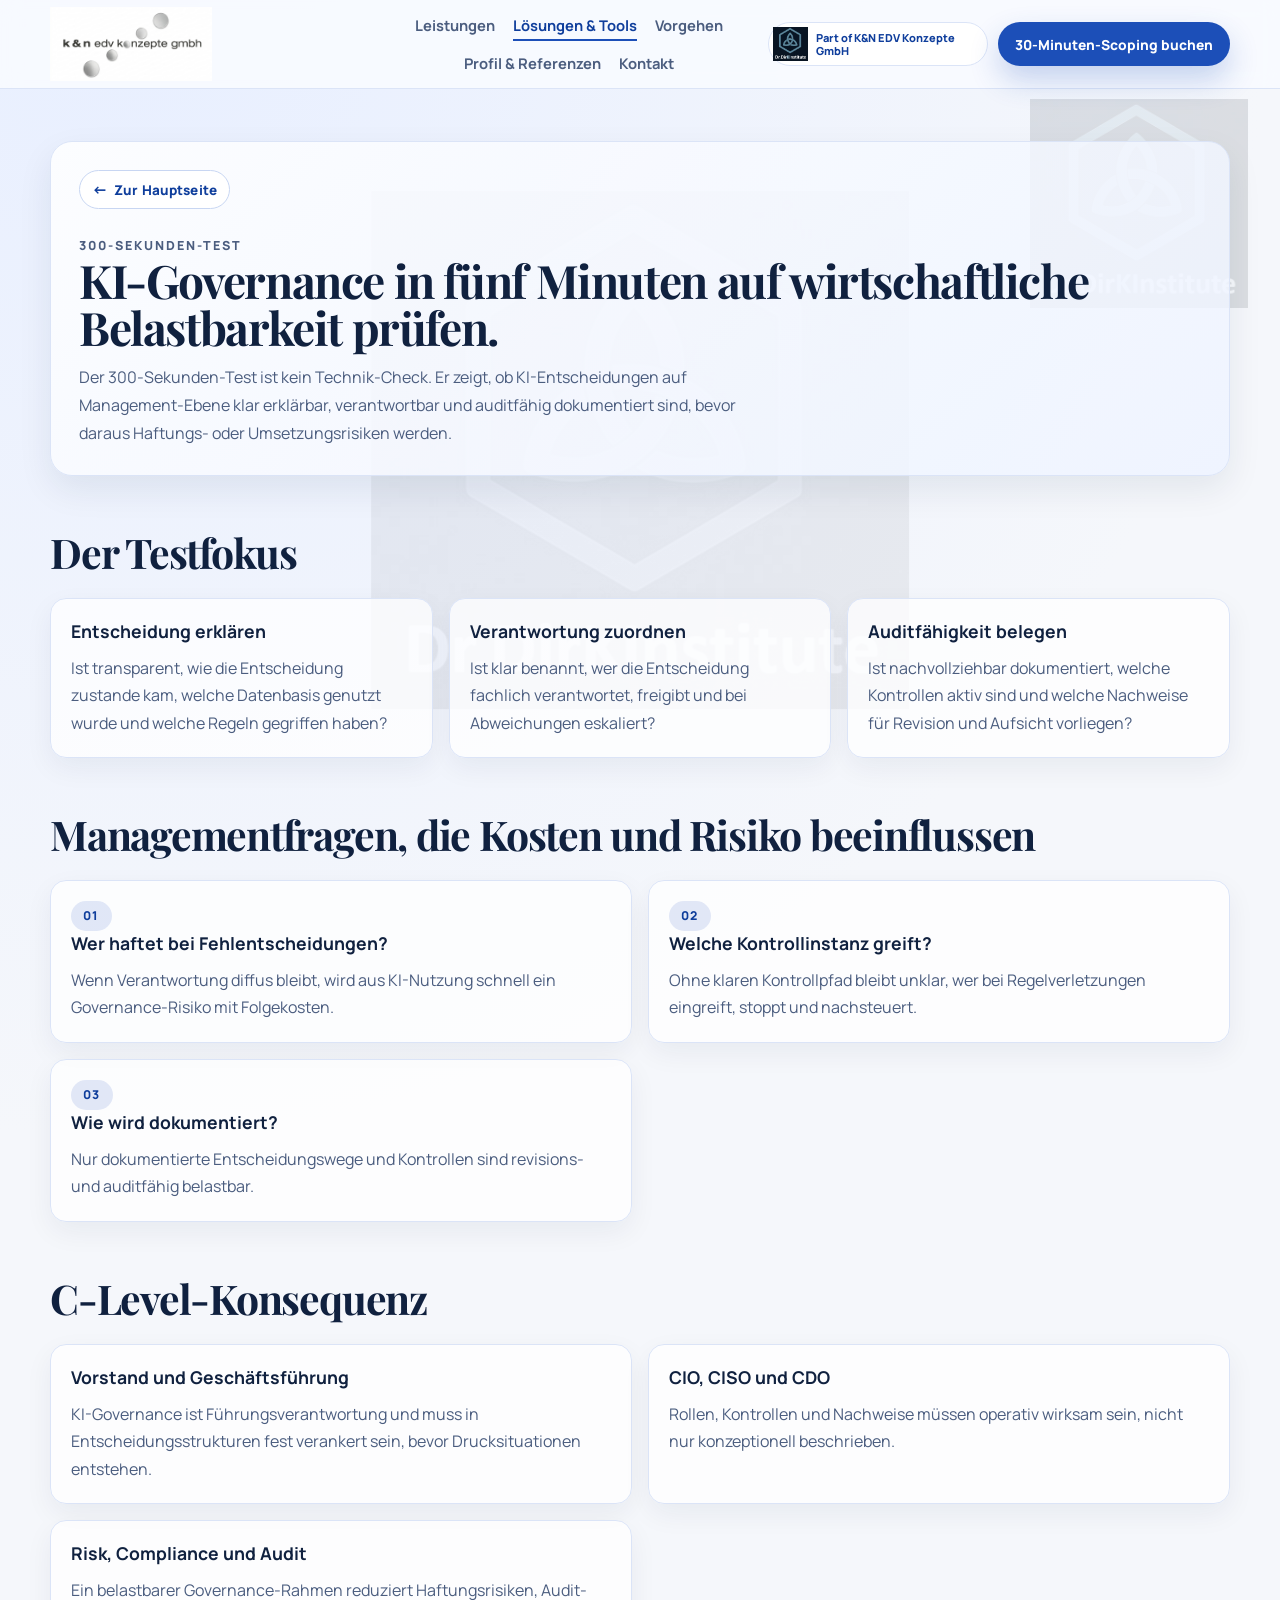
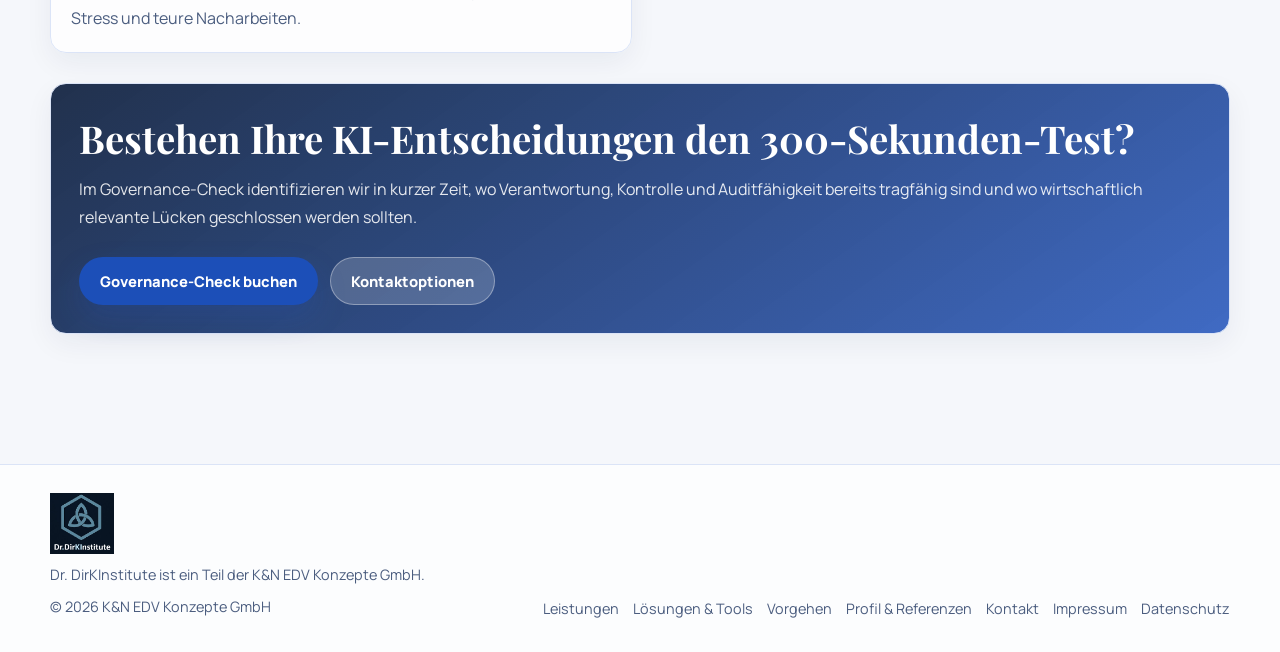
==== 300-sekunden-test.html @ d597fe9e "Update site content and remove internal DOSE-Prinzip reference from edvkonzepte pages Co-Authored-By" ====
﻿<!DOCTYPE html>
<html lang="de">
<head>
  <meta charset="UTF-8">
  <meta name="viewport" content="width=device-width, initial-scale=1.0">
  <title>300-Sekunden-Test | Dr. DirKInstitute</title>
  <meta name="description" content="Der 300-Sekunden-Test zeigt in fünf Minuten, ob KI-Entscheidungen wirtschaftlich führbar, verantwortbar und auditfähig dokumentiert sind.">
  <link rel="icon" type="image/png" href="assets/logos/favicon.png">
  <link rel="preconnect" href="https://fonts.googleapis.com">
  <link rel="preconnect" href="https://fonts.gstatic.com" crossorigin>
  <link href="https://fonts.googleapis.com/css2?family=Manrope:wght@400;500;600;700;800&family=Playfair+Display:wght@600;700&display=swap" rel="stylesheet">
  <link rel="stylesheet" href="styles.css">
</head>
<body data-page="loesungen">
  <header class="site-header">
    <div class="header-inner">
      <a class="brand-wrap" href="index.html" aria-label="Startseite">
        <img class="logo-main" src="assets/logos/kn_logo.png" alt="K&N EDV Konzepte GmbH">
      </a>

      <nav class="main-nav" data-menu aria-label="Hauptnavigation">
        <a data-link="leistungen" href="leistungen.html">Leistungen</a>
        <a data-link="loesungen" href="loesungen-tools.html">Lösungen &amp; Tools</a>
        <a data-link="vorgehen" href="vorgehen.html">Vorgehen</a>
        <a data-link="profil" href="profil-referenzen.html">Profil &amp; Referenzen</a>
        <a data-link="kontakt" href="kontakt.html">Kontakt</a>
        <a class="hide-desktop" href="https://termin.dr-dirkinstitute.org/" target="_blank" rel="noreferrer">30-Minuten-Scoping buchen</a>
      </nav>

      <div class="header-actions">
        <a class="brand-right brand-right-full" href="profil-referenzen.html" aria-label="Dr. DirKInstitute">
          <img src="assets/logos/Dr.DirKInstitute_LOGO.png" alt="Dr. DirKInstitute">
          <span>Part of K&amp;N EDV Konzepte GmbH</span>
        </a>
        <a class="btn btn-primary" href="https://termin.dr-dirkinstitute.org/" target="_blank" rel="noreferrer">30-Minuten-Scoping buchen</a>
        <button class="mobile-menu-btn hide-desktop" type="button" data-menu-btn>Menü</button>
      </div>
    </div>
  </header>

  <main class="page">
    <div class="page-watermark" aria-hidden="true">
      <img src="assets/logos/Logo_Dr.DirKinstitue.png" alt="">
    </div>
    <section class="sub-hero">
      <a class="back-home" href="index.html">Zur Hauptseite</a>
      <p class="kicker">300-Sekunden-Test</p>
      <h1>KI-Governance in fünf Minuten auf wirtschaftliche Belastbarkeit prüfen.</h1>
      <p>Der 300-Sekunden-Test ist kein Technik-Check. Er zeigt, ob KI-Entscheidungen auf Management-Ebene klar erklärbar, verantwortbar und auditfähig dokumentiert sind, bevor daraus Haftungs- oder Umsetzungsrisiken werden.</p>
    </section>

    <section class="section">
      <h2 class="section-title">Der Testfokus</h2>
      <div class="card-grid">
        <article class="card">
          <h3>Entscheidung erklären</h3>
          <p>Ist transparent, wie die Entscheidung zustande kam, welche Datenbasis genutzt wurde und welche Regeln gegriffen haben?</p>
        </article>
        <article class="card">
          <h3>Verantwortung zuordnen</h3>
          <p>Ist klar benannt, wer die Entscheidung fachlich verantwortet, freigibt und bei Abweichungen eskaliert?</p>
        </article>
        <article class="card">
          <h3>Auditfähigkeit belegen</h3>
          <p>Ist nachvollziehbar dokumentiert, welche Kontrollen aktiv sind und welche Nachweise für Revision und Aufsicht vorliegen?</p>
        </article>
      </div>
    </section>

    <section class="section">
      <h2 class="section-title">Managementfragen, die Kosten und Risiko beeinflussen</h2>
      <div class="service-grid">
        <article class="service-card">
          <span class="badge">01</span>
          <h3>Wer haftet bei Fehlentscheidungen?</h3>
          <p>Wenn Verantwortung diffus bleibt, wird aus KI-Nutzung schnell ein Governance-Risiko mit Folgekosten.</p>
        </article>
        <article class="service-card">
          <span class="badge">02</span>
          <h3>Welche Kontrollinstanz greift?</h3>
          <p>Ohne klaren Kontrollpfad bleibt unklar, wer bei Regelverletzungen eingreift, stoppt und nachsteuert.</p>
        </article>
        <article class="service-card">
          <span class="badge">03</span>
          <h3>Wie wird dokumentiert?</h3>
          <p>Nur dokumentierte Entscheidungswege und Kontrollen sind revisions- und auditfähig belastbar.</p>
        </article>
      </div>
    </section>

    <section class="section">
      <h2 class="section-title">C-Level-Konsequenz</h2>
      <div class="proof-grid">
        <article class="proof-card">
          <h3>Vorstand und Geschäftsführung</h3>
          <p>KI-Governance ist Führungsverantwortung und muss in Entscheidungsstrukturen fest verankert sein, bevor Drucksituationen entstehen.</p>
        </article>
        <article class="proof-card">
          <h3>CIO, CISO und CDO</h3>
          <p>Rollen, Kontrollen und Nachweise müssen operativ wirksam sein, nicht nur konzeptionell beschrieben.</p>
        </article>
        <article class="proof-card">
          <h3>Risk, Compliance und Audit</h3>
          <p>Ein belastbarer Governance-Rahmen reduziert Haftungsrisiken, Audit-Stress und teure Nacharbeiten.</p>
        </article>
      </div>
    </section>

    <section class="cta-panel">
      <h2>Bestehen Ihre KI-Entscheidungen den 300-Sekunden-Test?</h2>
      <p>Im Governance-Check identifizieren wir in kurzer Zeit, wo Verantwortung, Kontrolle und Auditfähigkeit bereits tragfähig sind und wo wirtschaftlich relevante Lücken geschlossen werden sollten.</p>
      <div class="cta-row">
        <a class="btn btn-primary" href="https://termin.dr-dirkinstitute.org/" target="_blank" rel="noreferrer">Governance-Check buchen</a>
        <a class="btn btn-secondary" href="kontakt.html">Kontaktoptionen</a>
      </div>
    </section>
  </main>

  <footer class="site-footer">
    <div class="footer-inner">
      <div class="footer-brand">
        <img src="assets/logos/Dr.DirKInstitute_LOGO.png" alt="Dr. DirKInstitute">
        <p>Dr. DirKInstitute ist ein Teil der K&amp;N EDV Konzepte GmbH.</p>
        <p>&copy; <span id="year"></span> K&amp;N EDV Konzepte GmbH</p>
      </div>
      <nav class="footer-links" aria-label="Footer Navigation">
        <a href="leistungen.html">Leistungen</a>
        <a href="loesungen-tools.html">Lösungen &amp; Tools</a>
        <a href="vorgehen.html">Vorgehen</a>
        <a href="profil-referenzen.html">Profil &amp; Referenzen</a>
        <a href="kontakt.html">Kontakt</a>
        <a href="impressum.html">Impressum</a>
        <a href="datenschutz.html">Datenschutz</a>
      </nav>
    </div>
  </footer>

  <script src="script.js"></script>
</body>
</html>
---- styles.css ----
﻿:root {
  --bg: #f5f7fb;
  --bg-grad: radial-gradient(circle at 10% 0%, #e8efff, #f5f7fb 45%);
  --surface: #ffffff;
  --surface-soft: #f7f9ff;
  --ink: #10213f;
  --ink-soft: #4b5d7f;
  --primary: #1c4fb8;
  --primary-strong: #0f3e9c;
  --line: #dbe4f7;
  --line-strong: #c8d6f2;
  --container: min(1180px, calc(100vw - 56px));
  --radius-lg: 22px;
  --radius-md: 16px;
  --shadow: 0 18px 42px rgba(16, 33, 63, 0.09);
}

* {
  box-sizing: border-box;
}

html {
  scroll-behavior: smooth;
}

body {
  margin: 0;
  font-family: "Manrope", "Segoe UI", Arial, sans-serif;
  color: var(--ink);
  background: var(--bg);
  background-image: var(--bg-grad);
  min-height: 100vh;
  position: relative;
  overflow-x: hidden;
}

body::before {
  content: "";
  position: fixed;
  top: 50%;
  left: 50%;
  transform: translate(-50%, -50%);
  width: clamp(380px, 42vw, 560px);
  height: clamp(380px, 42vw, 560px);
  background: url("assets/logos/Logo_Dr.DirKinstitue.png") center/contain no-repeat;
  opacity: 0.055;
  filter: grayscale(100%);
  mix-blend-mode: multiply;
  pointer-events: none;
  z-index: 0;
}
a {
  color: inherit;
  text-decoration: none;
}

img {
  display: block;
  max-width: 100%;
}

.site-header {
  position: sticky;
  top: 0;
  z-index: 20;
  backdrop-filter: blur(10px);
  background: rgba(249, 251, 255, 0.88);
  border-bottom: 1px solid var(--line);
}

.header-inner {
  width: var(--container);
  margin: 0 auto;
  min-height: 88px;
  display: grid;
  grid-template-columns: minmax(240px, 320px) 1fr auto;
  gap: 14px;
  align-items: center;
}

.brand-wrap {
  display: flex;
  align-items: center;
  gap: 12px;
}

.logo-main {
  width: auto;
  height: auto;
  min-width: 140px;
  max-width: min(300px, 36vw);
  max-height: 74px;
  height: auto;
}

.brand-right {
  display: inline-flex;
  align-items: center;
  justify-content: flex-start;
  gap: 8px;
  padding: 4px 10px 4px 4px;
  border-radius: 999px;
  border: 1px solid var(--line);
  background: rgba(255, 255, 255, 0.96);
}

.brand-right img {
  width: auto;
  height: 34px;
  object-fit: contain;
  flex-shrink: 0;
}

.brand-right span {
  color: var(--primary-strong);
  font-size: 0.69rem;
  font-weight: 800;
  line-height: 1.18;
}

.brand-right-full {
  max-width: 220px;
}

.main-nav {
  display: flex;
  justify-content: center;
  align-items: center;
  flex-wrap: wrap;
  gap: 18px;
  font-size: 0.92rem;
  color: var(--ink-soft);
}

.main-nav a {
  position: relative;
  font-weight: 700;
}

.main-nav a::after {
  content: "";
  position: absolute;
  left: 0;
  bottom: -6px;
  width: 100%;
  height: 2px;
  background: var(--primary);
  transform: scaleX(0);
  transform-origin: left;
  transition: transform 0.2s ease;
}

.main-nav a:hover::after,
.main-nav a.is-active::after {
  transform: scaleX(1);
}

.main-nav a.is-active {
  color: var(--primary-strong);
}

.header-actions {
  display: flex;
  align-items: center;
  gap: 10px;
  min-width: 0;
}

.header-actions .btn {
  white-space: nowrap;
  min-height: 44px;
  padding: 0 16px;
  font-size: 0.86rem;
}

.lang-toggle {
  display: inline-flex;
  align-items: center;
  gap: 4px;
  padding: 4px;
  border-radius: 999px;
  border: 1px solid var(--line);
  background: rgba(255, 255, 255, 0.9);
}

.lang-btn {
  width: 34px;
  height: 30px;
  border: none;
  border-radius: 999px;
  background: transparent;
  color: var(--ink-soft);
  font-size: 0.72rem;
  font-weight: 800;
  letter-spacing: 0.02em;
  cursor: pointer;
}

.lang-btn.is-active {
  color: #fff;
  background: var(--primary);
}

.mobile-menu-btn {
  display: none;
  border: 1px solid var(--line-strong);
  background: var(--surface);
  color: var(--primary-strong);
  border-radius: 10px;
  min-height: 40px;
  padding: 0 12px;
  font-size: 0.8rem;
  font-weight: 800;
  letter-spacing: 0.06em;
}

.page {
  width: var(--container);
  margin: 0 auto;
  padding: 44px 0 70px;
}

.hero {
  display: grid;
  grid-template-columns: minmax(0, 1.05fr) minmax(280px, 0.95fr);
  gap: 30px;
  align-items: center;
}

.hero-copy h1,
.section-title,
.sub-hero h1 {
  margin: 0;
  font-family: "Playfair Display", Georgia, serif;
  letter-spacing: -0.03em;
  line-height: 1.02;
}

.hero-copy h1 {
  font-size: clamp(1.95rem, 3.7vw, 3.45rem);
  line-height: 1.01;
}

.kicker {
  margin: 0 0 12px;
  font-size: 0.78rem;
  font-weight: 800;
  text-transform: uppercase;
  letter-spacing: 0.16em;
  color: var(--primary);
}

.subline {
  margin: 12px 0 0;
  color: var(--ink-soft);
  font-size: 1.05rem;
  line-height: 1.75;
  max-width: 64ch;
}

.cta-row {
  margin-top: 26px;
  display: flex;
  flex-wrap: wrap;
  gap: 12px;
}

.btn {
  display: inline-flex;
  align-items: center;
  justify-content: center;
  min-height: 48px;
  border-radius: 999px;
  padding: 0 20px;
  border: 1px solid transparent;
  font-size: 0.92rem;
  font-weight: 800;
  cursor: pointer;
  transition: transform 0.18s ease, box-shadow 0.18s ease, background 0.18s ease;
}

.btn:hover {
  transform: translateY(-1px);
}

.btn-primary {
  background: var(--primary);
  color: #fff;
  box-shadow: 0 14px 30px rgba(28, 79, 184, 0.24);
}

.btn-primary:hover {
  background: var(--primary-strong);
}

.btn-secondary {
  background: var(--surface);
  color: var(--primary-strong);
  border-color: var(--line-strong);
}

.hero-proof {
  margin: 22px 0 0;
  padding: 0;
  list-style: none;
  display: grid;
  gap: 8px;
  color: var(--ink-soft);
  font-size: 0.95rem;
}

.hero-proof li {
  position: relative;
  padding-left: 18px;
}

.hero-proof li::before {
  content: "";
  position: absolute;
  left: 0;
  top: 9px;
  width: 8px;
  height: 8px;
  border-radius: 99px;
  background: var(--primary);
}

.hero-roi-note {
  margin: 14px 0 0;
  color: var(--ink-soft);
  font-size: 0.95rem;
  line-height: 1.65;
}

.hero-roi-note strong {
  color: var(--primary-strong);
}

.hero-visual-card {
  width: 100%;
  max-width: 420px;
  justify-self: end;
  border-radius: var(--radius-lg);
  overflow: hidden;
  background: var(--surface);
  border: 1px solid var(--line);
  box-shadow: var(--shadow);
}

.hero-visual-card img {
  width: 100%;
  height: 100%;
  min-height: 520px;
  object-fit: cover;
  object-position: center top;
}

.hero-visual-caption {
  padding: 14px 16px;
  background: var(--surface);
  border-top: 1px solid var(--line);
}

.hero-visual-caption strong {
  display: block;
  font-size: 1rem;
}

.hero-visual-caption span {
  color: var(--ink-soft);
  font-size: 0.88rem;
}

.section {
  margin-top: 56px;
}

.section-title {
  font-size: clamp(1.8rem, 3.2vw, 3.1rem);
}

.section-intro {
  margin: 14px 0 0;
  max-width: 74ch;
  color: var(--ink-soft);
  line-height: 1.75;
}

.card-grid,
.service-grid,
.tool-grid,
.step-grid,
.proof-grid,
.contact-grid {
  margin-top: 24px;
  display: grid;
  gap: 16px;
  width: 100%;
  max-width: 100%;
}

.card-grid {
  grid-template-columns: repeat(3, minmax(0, 1fr));
}

.service-grid,
.tool-grid,
.proof-grid {
  grid-template-columns: repeat(2, minmax(0, 1fr));
}

.step-grid {
  grid-template-columns: repeat(4, minmax(0, 1fr));
}

.contact-grid {
  grid-template-columns: repeat(2, minmax(0, 1fr));
}

.card,
.service-card,
.tool-card,
.step-card,
.proof-card,
.contact-card,
.cta-panel,
.profile-card,
.profile-proof {
  background: rgba(255, 255, 255, 0.74);
  border: 1px solid var(--line);
  border-radius: var(--radius-md);
  box-shadow: 0 10px 28px rgba(16, 33, 63, 0.06);
}

.card,
.service-card,
.tool-card,
.step-card,
.proof-card,
.contact-card,
.profile-proof {
  padding: 20px;
  min-width: 0;
}

.card h3,
.service-card h3,
.tool-card h3,
.step-card h3,
.proof-card h3,
.contact-card h3,
.profile-proof h3 {
  margin: 0;
  font-size: 1.1rem;
}

.card p,
.service-card p,
.tool-card p,
.step-card p,
.proof-card p,
.contact-card p,
.profile-proof p,
.profile-card p,
.copy-list li,
.muted {
  margin: 12px 0 0;
  color: var(--ink-soft);
  line-height: 1.72;
  overflow-wrap: anywhere;
}

.badge {
  display: inline-flex;
  min-height: 30px;
  align-items: center;
  border-radius: 999px;
  padding: 0 12px;
  background: rgba(28, 79, 184, 0.12);
  color: var(--primary-strong);
  font-size: 0.76rem;
  font-weight: 800;
  letter-spacing: 0.12em;
  text-transform: uppercase;
}

.sub-hero {
  margin-top: 8px;
  padding: 28px;
  border-radius: var(--radius-lg);
  border: 1px solid var(--line);
  background: linear-gradient(140deg, rgba(255,255,255,0.84), rgba(237,243,255,0.84));
  box-shadow: 0 14px 34px rgba(16, 33, 63, 0.08);
}

.sub-hero h1 {
  font-size: clamp(1.85rem, 3.6vw, 3.2rem);
}

.sub-hero p {
  margin: 12px 0 0;
  max-width: 70ch;
  color: var(--ink-soft);
  line-height: 1.75;
}

.step-card {
  position: relative;
}

.step-index {
  width: 34px;
  height: 34px;
  border-radius: 99px;
  background: var(--primary);
  color: #fff;
  display: grid;
  place-items: center;
  font-size: 0.86rem;
  font-weight: 800;
}

.profile-layout {
  margin-top: 24px;
  display: grid;
  grid-template-columns: minmax(0, 1fr) minmax(280px, 420px);
  gap: 24px;
  align-items: start;
}

.profile-card {
  padding: 20px;
}

.profile-photo {
  border-radius: var(--radius-lg);
  overflow: hidden;
  border: 1px solid var(--line);
  box-shadow: var(--shadow);
}

.profile-photo img {
  width: 100%;
  min-height: 500px;
  object-fit: cover;
}

.copy-list {
  margin: 14px 0 0;
  padding-left: 18px;
}

.copy-list li + li {
  margin-top: 8px;
}

.cta-panel {
  margin-top: 30px;
  padding: 28px;
  background: linear-gradient(145deg, rgba(16,33,63,0.93), rgba(28,79,184,0.84));
  color: #fff;
}

.cta-panel h2 {
  margin: 0;
  font-family: "Playfair Display", Georgia, serif;
  font-size: clamp(1.7rem, 3vw, 2.6rem);
}

.cta-panel p {
  margin: 12px 0 0;
  color: rgba(255,255,255,0.88);
  line-height: 1.72;
  overflow-wrap: anywhere;
}

.cta-panel .btn-secondary {
  background: rgba(255,255,255,0.18);
  color: #fff;
  border-color: rgba(255,255,255,0.35);
}

.site-footer {
  margin-top: 60px;
  border-top: 1px solid var(--line);
  background: rgba(255,255,255,0.72);
}

.footer-inner {
  width: var(--container);
  margin: 0 auto;
  padding: 26px 0 34px;
  display: grid;
  grid-template-columns: minmax(0, 1fr) auto;
  gap: 20px;
  align-items: end;
}

.footer-brand {
  display: grid;
  gap: 8px;
}

.footer-brand img {
  width: 64px;
  height: 64px;
  object-fit: contain;
}

.footer-brand p {
  margin: 0;
  color: var(--ink-soft);
  font-size: 0.9rem;
  line-height: 1.62;
}

.footer-links {
  display: flex;
  flex-wrap: wrap;
  justify-content: flex-end;
  gap: 14px;
  color: var(--ink-soft);
  font-size: 0.9rem;
}

.hide-desktop {
  display: none;
}

@media (max-width: 1120px) {
  .header-inner {
    grid-template-columns: 1fr auto;
    grid-template-areas:
      "brand actions"
      "nav nav";
    row-gap: 10px;
    padding: 10px 0;
  }

  .brand-wrap {
    grid-area: brand;
  }

  .header-actions {
    grid-area: actions;
    justify-self: end;
  }

  .brand-right {
    padding: 4px;
  }

  .brand-right span {
    display: none;
  }

  .main-nav {
    grid-area: nav;
    justify-content: flex-start;
    overflow-x: auto;
    padding-bottom: 4px;
  }

  .hero {
    grid-template-columns: 1fr;
  }

  .hero-visual-card {
    max-width: 100%;
    justify-self: stretch;
  }

  .hero-visual-card img {
    min-height: 460px;
  }

  .card-grid {
    grid-template-columns: repeat(2, minmax(0, 1fr));
  }

  .step-grid {
    grid-template-columns: repeat(2, minmax(0, 1fr));
  }

  .profile-layout {
    grid-template-columns: 1fr;
  }
}

@media (max-width: 1240px) {
  .header-inner {
    grid-template-columns: minmax(200px, 280px) 1fr auto;
  }

  .main-nav {
    gap: 14px;
    font-size: 0.88rem;
  }

  .brand-right-full {
    display: none;
  }
}

@media (max-width: 760px) {
  .brand-right {
    padding: 3px;
  }

  .brand-right img {
    width: auto;
    height: 29px;
  }

  .lang-toggle {
    padding: 3px;
    gap: 3px;
  }

  .lang-btn {
    width: 30px;
    height: 28px;
    font-size: 0.66rem;
  }
  :root {
    --container: min(1180px, calc(100vw - 28px));
  }

  .header-inner {
    grid-template-columns: 1fr auto;
    grid-template-areas: "brand actions";
  }

  .mobile-menu-btn {
    display: inline-flex;
    align-items: center;
    justify-content: center;
  }

  .main-nav {
    position: absolute;
    left: 0;
    right: 0;
    top: 100%;
    padding: 10px 14px 14px;
    display: none;
    flex-direction: column;
    align-items: stretch;
    gap: 8px;
    background: rgba(249, 251, 255, 0.97);
    border-bottom: 1px solid var(--line);
  }

  .site-header.menu-open .main-nav {
    display: flex;
  }

  .main-nav a {
    padding: 10px 12px;
    border-radius: 10px;
    border: 1px solid var(--line);
    background: #fff;
  }

  .header-actions .btn {
    display: none;
  }

  .hide-desktop {
    display: inline-flex;
  }

  .card-grid,
  .service-grid,
  .tool-grid,
  .step-grid,
  .proof-grid,
  .contact-grid {
    grid-template-columns: 1fr;
  }

  .hero-visual-card img,
  .profile-photo img {
    min-height: 380px;
  }

  .footer-inner {
    grid-template-columns: 1fr;
    align-items: start;
  }

  .footer-links {
    justify-content: flex-start;
  }
}

.legal-main {
  position: relative;
}

.legal-main > * {
  position: relative;
  z-index: 1;
}

.legal-watermark {
  position: absolute;
  right: -20px;
  top: 16px;
  width: clamp(140px, 18vw, 250px);
  opacity: 0.11;
  pointer-events: none;
  z-index: 0;
}

.legal-watermark img {
  width: 100%;
  height: auto;
}

.legal-stack {
  display: grid;
  gap: 14px;
}

.legal-card p {
  margin: 8px 0 0;
}

@media (max-width: 760px) {
  .legal-watermark {
    right: -12px;
    top: 8px;
    width: 110px;
    opacity: 0.09;
  }
}

.page {
  position: relative;
}

.page > * {
  position: relative;
  z-index: 1;
}

.page-watermark {
  position: absolute;
  right: -18px;
  top: 10px;
  width: clamp(130px, 17vw, 230px);
  opacity: 0.11;
  pointer-events: none;
  z-index: 0;
}

.page-watermark img {
  width: 100%;
  height: auto;
}

.back-home {
  display: inline-flex;
  align-items: center;
  gap: 6px;
  margin-bottom: 14px;
  padding: 8px 12px;
  border: 1px solid var(--line-strong);
  border-radius: 999px;
  background: rgba(255, 255, 255, 0.86);
  color: var(--primary-strong);
  font-size: 0.84rem;
  font-weight: 800;
  letter-spacing: 0.01em;
}

.back-home::before {
  content: "\2190";
  font-size: 0.96rem;
}

@media (max-width: 760px) {
  .page-watermark {
    right: -8px;
    top: 6px;
    width: 98px;
    opacity: 0.08;
  }

  .back-home {
    margin-bottom: 10px;
    font-size: 0.8rem;
  }
}

.splash-body {
  min-height: 100vh;
}

.splash-main {
  width: var(--container);
  margin: 0 auto;
  min-height: 100vh;
  padding: 26px 0 40px;
  display: grid;
  align-content: center;
  gap: 20px;
}

.splash-logos {
  display: flex;
  justify-content: space-between;
  align-items: center;
}

.splash-logo-left {
  width: min(260px, 34vw);
  min-width: 130px;
}

.splash-logo-right {
  width: 52px;
  height: 52px;
  object-fit: contain;
}

.splash-card {
  background: rgba(255, 255, 255, 0.78);
  border: 1px solid var(--line);
  border-radius: var(--radius-lg);
  box-shadow: var(--shadow);
  display: grid;
  grid-template-columns: minmax(0, 1fr) minmax(260px, 390px);
  gap: 24px;
  align-items: center;
  padding: 26px;
}

.splash-copy h1 {
  margin: 0;
  font-family: "Playfair Display", Georgia, serif;
  font-size: clamp(1.9rem, 4vw, 3.5rem);
  letter-spacing: -0.03em;
  line-height: 1.04;
}

.splash-copy p {
  margin: 12px 0 0;
  color: var(--ink-soft);
  line-height: 1.7;
}

.splash-hint {
  font-size: 0.88rem;
}

.splash-photo {
  margin: 0;
  border-radius: 24px;
  overflow: hidden;
  border: 2px solid var(--line-strong);
  box-shadow: 0 14px 30px rgba(16, 33, 63, 0.15);
}

.splash-photo img {
  width: 100%;
  height: 100%;
  min-height: 430px;
  object-fit: cover;
  object-position: center top;
}

@media (max-width: 980px) {
  .splash-card {
    grid-template-columns: 1fr;
  }

  .splash-photo img {
    min-height: 360px;
  }
}
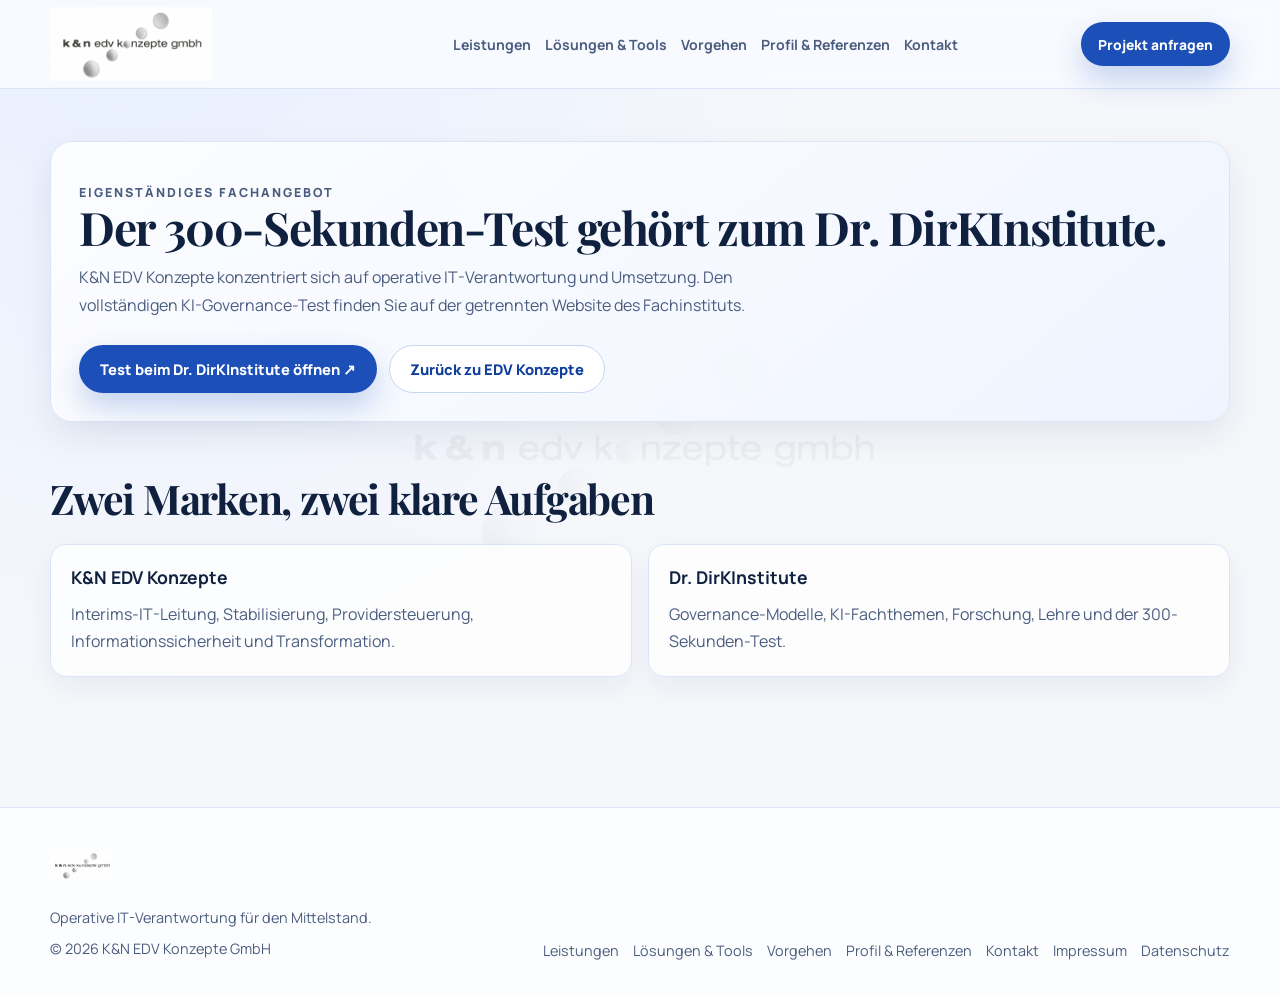
==== commit 07e14df3: "Separate EDV Konzepte from institute content" ====
--- a/300-sekunden-test.html
+++ b/300-sekunden-test.html
@@ -1,147 +1,30 @@
-﻿<!DOCTYPE html>
+<!DOCTYPE html>
 <html lang="de">
 <head>
   <meta charset="UTF-8">
   <meta name="viewport" content="width=device-width, initial-scale=1.0">
-  <title>300-Sekunden-Test | Dr. DirKInstitute</title>
-  <meta name="description" content="Der 300-Sekunden-Test zeigt in fünf Minuten, ob KI-Entscheidungen wirtschaftlich führbar, verantwortbar und auditfähig dokumentiert sind.">
+  <title>300-Sekunden-Test | Weiter zum Dr. DirKInstitute</title>
+  <meta name="description" content="Der 300-Sekunden-Test ist ein Fachangebot des Dr. DirKInstitute. K&N EDV Konzepte verweist auf die eigenständige Institutsseite.">
+  <meta name="robots" content="noindex,follow">
+  <link rel="canonical" href="https://dr-dirkinstitute.org/300-sekunden-test.html">
   <link rel="icon" type="image/png" href="assets/logos/favicon.png">
-  <link rel="preconnect" href="https://fonts.googleapis.com">
-  <link rel="preconnect" href="https://fonts.gstatic.com" crossorigin>
+  <link rel="preconnect" href="https://fonts.googleapis.com"><link rel="preconnect" href="https://fonts.gstatic.com" crossorigin>
   <link href="https://fonts.googleapis.com/css2?family=Manrope:wght@400;500;600;700;800&family=Playfair+Display:wght@600;700&display=swap" rel="stylesheet">
-  <link rel="stylesheet" href="styles.css">
+  <link rel="stylesheet" href="styles.css?v=20260627">
 </head>
-<body data-page="loesungen">
-  <header class="site-header">
-    <div class="header-inner">
-      <a class="brand-wrap" href="index.html" aria-label="Startseite">
-        <img class="logo-main" src="assets/logos/kn_logo.png" alt="K&N EDV Konzepte GmbH">
-      </a>
-
-      <nav class="main-nav" data-menu aria-label="Hauptnavigation">
-        <a data-link="leistungen" href="leistungen.html">Leistungen</a>
-        <a data-link="loesungen" href="loesungen-tools.html">Lösungen &amp; Tools</a>
-        <a data-link="vorgehen" href="vorgehen.html">Vorgehen</a>
-        <a data-link="profil" href="profil-referenzen.html">Profil &amp; Referenzen</a>
-        <a data-link="kontakt" href="kontakt.html">Kontakt</a>
-        <a class="hide-desktop" href="https://termin.dr-dirkinstitute.org/" target="_blank" rel="noreferrer">30-Minuten-Scoping buchen</a>
-      </nav>
-
-      <div class="header-actions">
-        <a class="brand-right brand-right-full" href="profil-referenzen.html" aria-label="Dr. DirKInstitute">
-          <img src="assets/logos/Dr.DirKInstitute_LOGO.png" alt="Dr. DirKInstitute">
-          <span>Part of K&amp;N EDV Konzepte GmbH</span>
-        </a>
-        <a class="btn btn-primary" href="https://termin.dr-dirkinstitute.org/" target="_blank" rel="noreferrer">30-Minuten-Scoping buchen</a>
-        <button class="mobile-menu-btn hide-desktop" type="button" data-menu-btn>Menü</button>
-      </div>
-    </div>
-  </header>
+<body data-page="">
+  <header class="site-header"><div class="header-inner">
+    <a class="brand-wrap" href="index.html" aria-label="Startseite von K&N EDV Konzepte"><img class="logo-main" src="assets/logos/kn_logo.png" alt="K&N EDV Konzepte GmbH"></a>
+    <nav class="main-nav" data-menu aria-label="Hauptnavigation"><a data-link="leistungen" href="leistungen.html">Leistungen</a><a data-link="loesungen" href="loesungen-tools.html">Lösungen &amp; Tools</a><a data-link="vorgehen" href="vorgehen.html">Vorgehen</a><a data-link="profil" href="profil-referenzen.html">Profil &amp; Referenzen</a><a data-link="kontakt" href="kontakt.html">Kontakt</a><a class="hide-desktop" href="kontakt.html">Projekt anfragen</a></nav>
+    <div class="header-actions"><a class="btn btn-primary" href="kontakt.html">Projekt anfragen</a><button class="mobile-menu-btn hide-desktop" type="button" data-menu-btn>Men&uuml;</button></div>
+  </div></header>
 
   <main class="page">
-    <div class="page-watermark" aria-hidden="true">
-      <img src="assets/logos/Logo_Dr.DirKinstitue.png" alt="">
-    </div>
-    <section class="sub-hero">
-      <a class="back-home" href="index.html">Zur Hauptseite</a>
-      <p class="kicker">300-Sekunden-Test</p>
-      <h1>KI-Governance in fünf Minuten auf wirtschaftliche Belastbarkeit prüfen.</h1>
-      <p>Der 300-Sekunden-Test ist kein Technik-Check. Er zeigt, ob KI-Entscheidungen auf Management-Ebene klar erklärbar, verantwortbar und auditfähig dokumentiert sind, bevor daraus Haftungs- oder Umsetzungsrisiken werden.</p>
-    </section>
-
-    <section class="section">
-      <h2 class="section-title">Der Testfokus</h2>
-      <div class="card-grid">
-        <article class="card">
-          <h3>Entscheidung erklären</h3>
-          <p>Ist transparent, wie die Entscheidung zustande kam, welche Datenbasis genutzt wurde und welche Regeln gegriffen haben?</p>
-        </article>
-        <article class="card">
-          <h3>Verantwortung zuordnen</h3>
-          <p>Ist klar benannt, wer die Entscheidung fachlich verantwortet, freigibt und bei Abweichungen eskaliert?</p>
-        </article>
-        <article class="card">
-          <h3>Auditfähigkeit belegen</h3>
-          <p>Ist nachvollziehbar dokumentiert, welche Kontrollen aktiv sind und welche Nachweise für Revision und Aufsicht vorliegen?</p>
-        </article>
-      </div>
-    </section>
-
-    <section class="section">
-      <h2 class="section-title">Managementfragen, die Kosten und Risiko beeinflussen</h2>
-      <div class="service-grid">
-        <article class="service-card">
-          <span class="badge">01</span>
-          <h3>Wer haftet bei Fehlentscheidungen?</h3>
-          <p>Wenn Verantwortung diffus bleibt, wird aus KI-Nutzung schnell ein Governance-Risiko mit Folgekosten.</p>
-        </article>
-        <article class="service-card">
-          <span class="badge">02</span>
-          <h3>Welche Kontrollinstanz greift?</h3>
-          <p>Ohne klaren Kontrollpfad bleibt unklar, wer bei Regelverletzungen eingreift, stoppt und nachsteuert.</p>
-        </article>
-        <article class="service-card">
-          <span class="badge">03</span>
-          <h3>Wie wird dokumentiert?</h3>
-          <p>Nur dokumentierte Entscheidungswege und Kontrollen sind revisions- und auditfähig belastbar.</p>
-        </article>
-      </div>
-    </section>
-
-    <section class="section">
-      <h2 class="section-title">C-Level-Konsequenz</h2>
-      <div class="proof-grid">
-        <article class="proof-card">
-          <h3>Vorstand und Geschäftsführung</h3>
-          <p>KI-Governance ist Führungsverantwortung und muss in Entscheidungsstrukturen fest verankert sein, bevor Drucksituationen entstehen.</p>
-        </article>
-        <article class="proof-card">
-          <h3>CIO, CISO und CDO</h3>
-          <p>Rollen, Kontrollen und Nachweise müssen operativ wirksam sein, nicht nur konzeptionell beschrieben.</p>
-        </article>
-        <article class="proof-card">
-          <h3>Risk, Compliance und Audit</h3>
-          <p>Ein belastbarer Governance-Rahmen reduziert Haftungsrisiken, Audit-Stress und teure Nacharbeiten.</p>
-        </article>
-      </div>
-    </section>
-
-    <section class="cta-panel">
-      <h2>Bestehen Ihre KI-Entscheidungen den 300-Sekunden-Test?</h2>
-      <p>Im Governance-Check identifizieren wir in kurzer Zeit, wo Verantwortung, Kontrolle und Auditfähigkeit bereits tragfähig sind und wo wirtschaftlich relevante Lücken geschlossen werden sollten.</p>
-      <div class="cta-row">
-        <a class="btn btn-primary" href="https://termin.dr-dirkinstitute.org/" target="_blank" rel="noreferrer">Governance-Check buchen</a>
-        <a class="btn btn-secondary" href="kontakt.html">Kontaktoptionen</a>
-      </div>
-    </section>
+    <section class="sub-hero"><p class="kicker">Eigenständiges Fachangebot</p><h1>Der 300-Sekunden-Test gehört zum Dr. DirKInstitute.</h1><p>K&amp;N EDV Konzepte konzentriert sich auf operative IT-Verantwortung und Umsetzung. Den vollständigen KI-Governance-Test finden Sie auf der getrennten Website des Fachinstituts.</p><div class="cta-row"><a class="btn btn-primary" href="https://dr-dirkinstitute.org/300-sekunden-test.html" target="_blank" rel="noreferrer">Test beim Dr. DirKInstitute öffnen &#8599;</a><a class="btn btn-secondary" href="index.html">Zurück zu EDV Konzepte</a></div></section>
+    <section class="section"><h2 class="section-title">Zwei Marken, zwei klare Aufgaben</h2><div class="proof-grid"><article class="proof-card"><h3>K&amp;N EDV Konzepte</h3><p>Interims-IT-Leitung, Stabilisierung, Providersteuerung, Informationssicherheit und Transformation.</p></article><article class="proof-card"><h3>Dr. DirKInstitute</h3><p>Governance-Modelle, KI-Fachthemen, Forschung, Lehre und der 300-Sekunden-Test.</p></article></div></section>
   </main>
 
-  <footer class="site-footer">
-    <div class="footer-inner">
-      <div class="footer-brand">
-        <img src="assets/logos/Dr.DirKInstitute_LOGO.png" alt="Dr. DirKInstitute">
-        <p>Dr. DirKInstitute ist ein Teil der K&amp;N EDV Konzepte GmbH.</p>
-        <p>&copy; <span id="year"></span> K&amp;N EDV Konzepte GmbH</p>
-      </div>
-      <nav class="footer-links" aria-label="Footer Navigation">
-        <a href="leistungen.html">Leistungen</a>
-        <a href="loesungen-tools.html">Lösungen &amp; Tools</a>
-        <a href="vorgehen.html">Vorgehen</a>
-        <a href="profil-referenzen.html">Profil &amp; Referenzen</a>
-        <a href="kontakt.html">Kontakt</a>
-        <a href="impressum.html">Impressum</a>
-        <a href="datenschutz.html">Datenschutz</a>
-      </nav>
-    </div>
-  </footer>
-
+  <footer class="site-footer"><div class="footer-inner"><div class="footer-brand"><img src="assets/logos/kn_logo.png" alt="K&N EDV Konzepte GmbH"><p>Operative IT-Verantwortung für den Mittelstand.</p><p>&copy; <span id="year"></span> K&amp;N EDV Konzepte GmbH</p></div><nav class="footer-links" aria-label="Footer Navigation"><a href="leistungen.html">Leistungen</a><a href="loesungen-tools.html">Lösungen &amp; Tools</a><a href="vorgehen.html">Vorgehen</a><a href="profil-referenzen.html">Profil &amp; Referenzen</a><a href="kontakt.html">Kontakt</a><a href="impressum.html">Impressum</a><a href="datenschutz.html">Datenschutz</a></nav></div></footer>
   <script src="script.js"></script>
 </body>
 </html>
-
-
-
-
-
-
-
--- a/styles.css
+++ b/styles.css
@@ -42,7 +42,7 @@
   transform: translate(-50%, -50%);
   width: clamp(380px, 42vw, 560px);
   height: clamp(380px, 42vw, 560px);
-  background: url("assets/logos/Logo_Dr.DirKinstitue.png") center/contain no-repeat;
+  background: url("assets/logos/kn_logo.png") center/contain no-repeat;
   opacity: 0.055;
   filter: grayscale(100%);
   mix-blend-mode: multiply;
@@ -687,7 +687,7 @@
   }
 }
 
-@media (max-width: 1240px) {
+@media (max-width: 1380px) {
   .header-inner {
     grid-template-columns: minmax(200px, 280px) 1fr auto;
   }
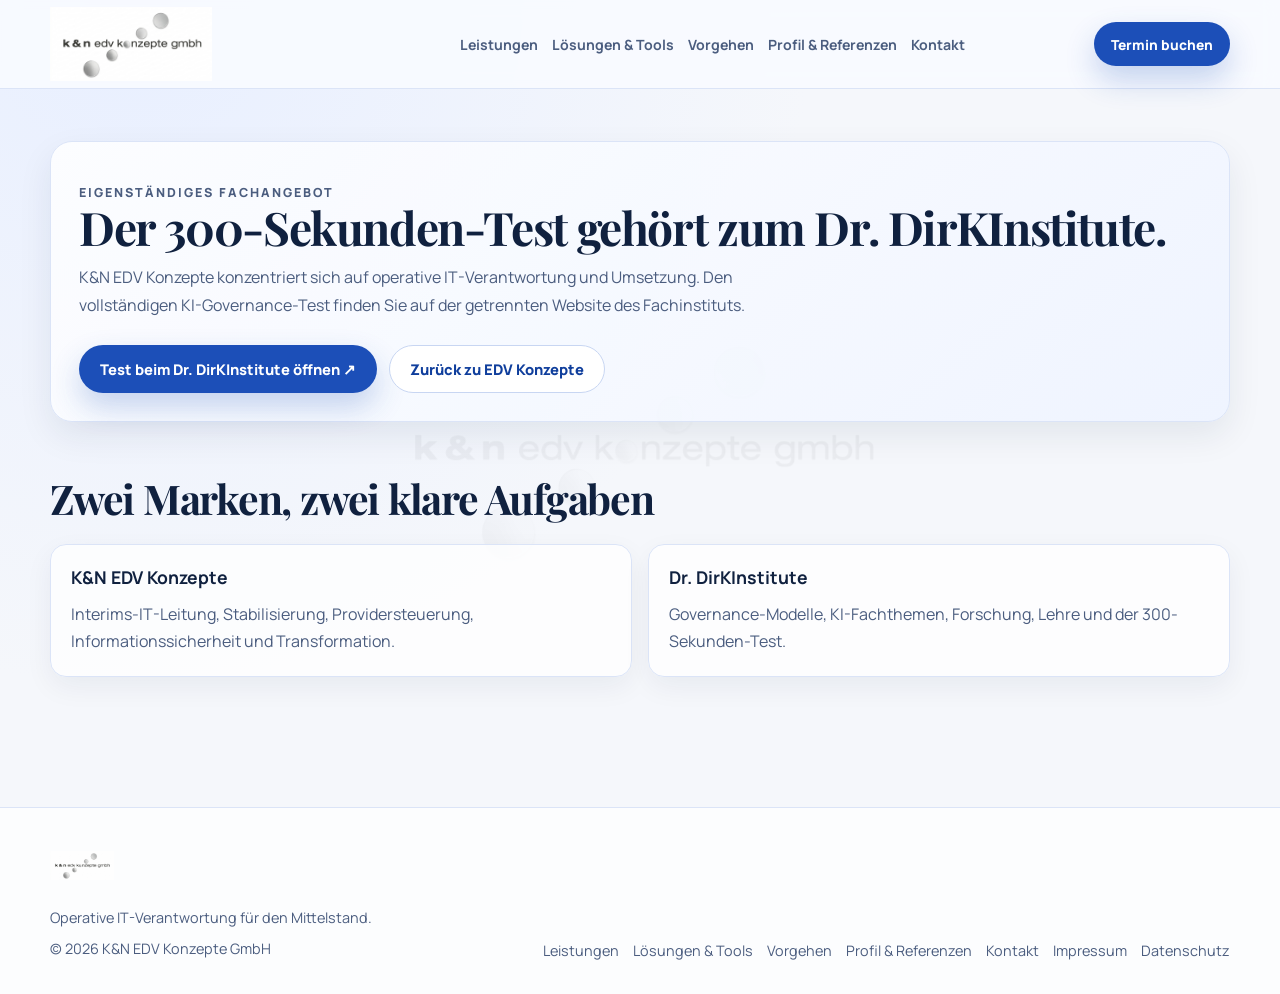
==== commit c284c46b: "Add appointment booking links" ====
--- a/300-sekunden-test.html
+++ b/300-sekunden-test.html
@@ -15,8 +15,8 @@
 <body data-page="">
   <header class="site-header"><div class="header-inner">
     <a class="brand-wrap" href="index.html" aria-label="Startseite von K&N EDV Konzepte"><img class="logo-main" src="assets/logos/kn_logo.png" alt="K&N EDV Konzepte GmbH"></a>
-    <nav class="main-nav" data-menu aria-label="Hauptnavigation"><a data-link="leistungen" href="leistungen.html">Leistungen</a><a data-link="loesungen" href="loesungen-tools.html">Lösungen &amp; Tools</a><a data-link="vorgehen" href="vorgehen.html">Vorgehen</a><a data-link="profil" href="profil-referenzen.html">Profil &amp; Referenzen</a><a data-link="kontakt" href="kontakt.html">Kontakt</a><a class="hide-desktop" href="kontakt.html">Projekt anfragen</a></nav>
-    <div class="header-actions"><a class="btn btn-primary" href="kontakt.html">Projekt anfragen</a><button class="mobile-menu-btn hide-desktop" type="button" data-menu-btn>Men&uuml;</button></div>
+    <nav class="main-nav" data-menu aria-label="Hauptnavigation"><a data-link="leistungen" href="leistungen.html">Leistungen</a><a data-link="loesungen" href="loesungen-tools.html">Lösungen &amp; Tools</a><a data-link="vorgehen" href="vorgehen.html">Vorgehen</a><a data-link="profil" href="profil-referenzen.html">Profil &amp; Referenzen</a><a data-link="kontakt" href="kontakt.html">Kontakt</a><a class="hide-desktop" href="https://termin.dr-dirkinstitute.org/" target="_blank" rel="noreferrer">Termin buchen</a></nav>
+    <div class="header-actions"><a class="btn btn-primary" href="https://termin.dr-dirkinstitute.org/" target="_blank" rel="noreferrer">Termin buchen</a><button class="mobile-menu-btn hide-desktop" type="button" data-menu-btn>Men&uuml;</button></div>
   </div></header>
 
   <main class="page">
